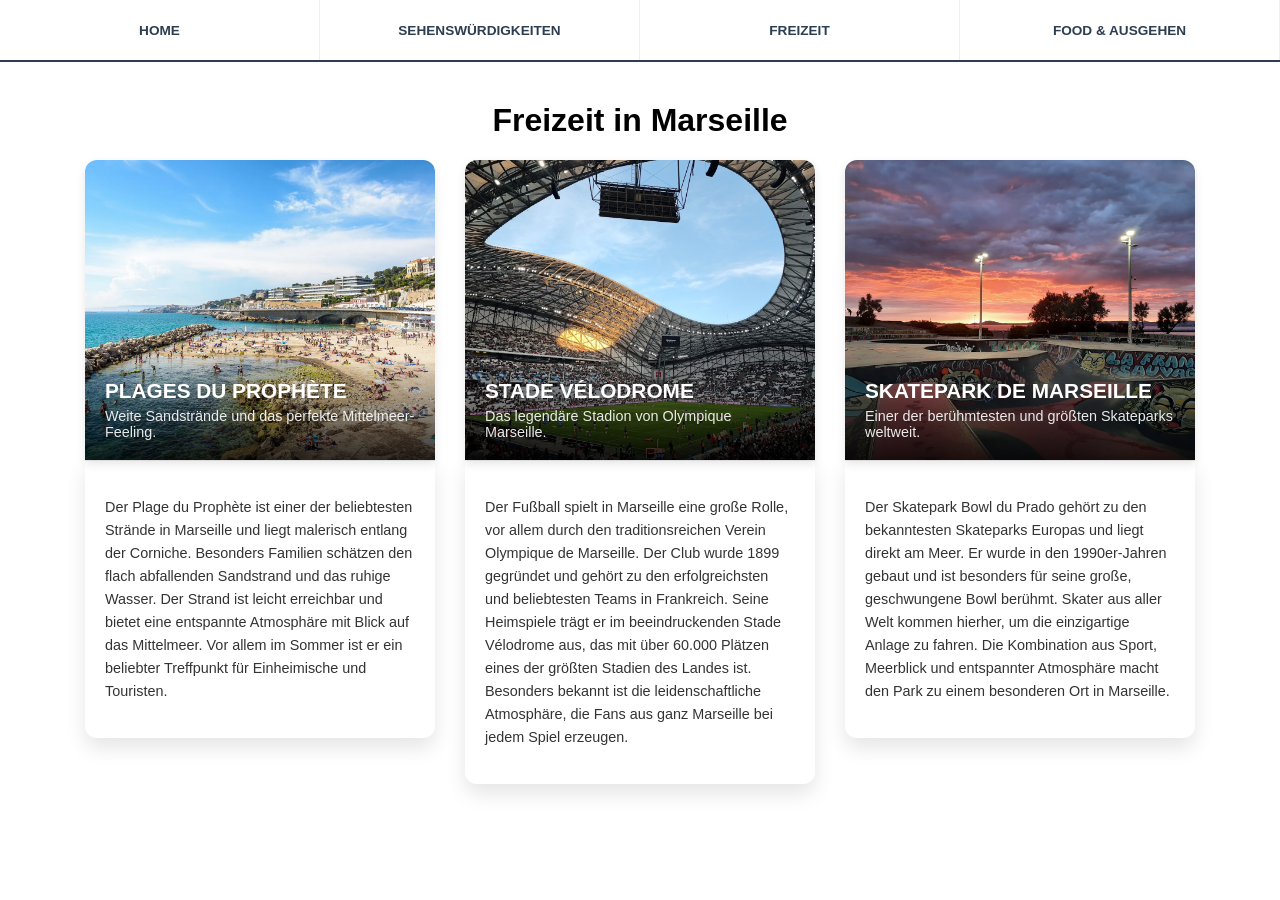
==== freizeit.html @ 7938f967 "Erster Upload meines Marseille Guides" ====
<!DOCTYPE html>
<html lang="de">
<head>
  <meta charset="UTF-8">
  <meta name="viewport" content="width=device-width, initial-scale=1.0">
  <title>Freizeit - Marseille Guide</title>
  <link rel="stylesheet" href="freizeit.css">
</head>
<body>

  <div class="sidebar">
    <a href="index.html">Home</a>
    <a href="sehenswuerdigkeiten.html">Sehenswürdigkeiten</a>
    <a href="freizeit.html" class="active">Freizeit</a>
    <a href="food.html">Food & Ausgehen</a>
  </div>

  <div class="content">
    <h1>Freizeit in Marseille</h1>
    
    <div class="grid-container">
      
      <div class="card-group">
        <div class="card">
          <img src="playa.webp" alt="Strand von Marseille">
          <div class="card-overlay">
            <strong>Plages du Prophète</strong>
            <p>Weite Sandstrände und das perfekte Mittelmeer-Feeling.</p>
          </div>
        </div>
        <div class="card-info">
          <p>Der Plage du Prophète ist einer der beliebtesten Strände in Marseille und liegt malerisch entlang der Corniche. Besonders Familien schätzen den flach abfallenden Sandstrand und das ruhige Wasser. Der Strand ist leicht erreichbar und bietet eine entspannte Atmosphäre mit Blick auf das Mittelmeer. Vor allem im Sommer ist er ein beliebter Treffpunkt für Einheimische und Touristen.</p>
        </div>
      </div>

      <div class="card-group">
        <div class="card">
          <img src="velodrome.jpg" alt="Stade Vélodrome">
          <div class="card-overlay">
            <strong>Stade Vélodrome</strong>
            <p>Das legendäre Stadion von Olympique Marseille.</p>
          </div>
        </div>
        <div class="card-info">
          <p>Der Fußball spielt in Marseille eine große Rolle, vor allem durch den traditionsreichen Verein Olympique de Marseille. Der Club wurde 1899 gegründet und gehört zu den erfolgreichsten und beliebtesten Teams in Frankreich. Seine Heimspiele trägt er im beeindruckenden Stade Vélodrome aus, das mit über 60.000 Plätzen eines der größten Stadien des Landes ist. Besonders bekannt ist die leidenschaftliche Atmosphäre, die Fans aus ganz Marseille bei jedem Spiel erzeugen.</p>
        </div>
      </div>

      <div class="card-group">
        <div class="card">
          <img src="skpark.jpg" alt="Skaterpark">
          <div class="card-overlay">
            <strong>Skatepark de Marseille</strong>
            <p>Einer der berühmtesten und größten Skateparks weltweit.</p>
          </div>
        </div>
        <div class="card-info">
          <p>Der Skatepark Bowl du Prado gehört zu den bekanntesten Skateparks Europas und liegt direkt am Meer. Er wurde in den 1990er-Jahren gebaut und ist besonders für seine große, geschwungene Bowl berühmt. Skater aus aller Welt kommen hierher, um die einzigartige Anlage zu fahren. Die Kombination aus Sport, Meerblick und entspannter Atmosphäre macht den Park zu einem besonderen Ort in Marseille.</p>
        </div>
      </div>

    </div> </div> <script src="script.js"></script>
</body>
</html>
---- freizeit.css ----
html, body {
  margin: 0;
  padding: 0;
  height: 100%;
  width: 100%;
  font-family: 'Montserrat', sans-serif;
}

/* 2. NAVIGATION (Sidebar oben) */
.sidebar {
  display: flex;
  width: 100%;
  height: 60px;
  background-color: white;
  border-bottom: 2px solid #2c3e50;
  position: sticky;
  top: 0;
  z-index: 1000;
}

.sidebar a {
  flex: 1;
  display: flex;
  align-items: center;
  justify-content: center;
  text-decoration: none;
  color: #2c3e50;
  font-weight: bold;
  text-transform: uppercase;
  font-size: 0.85rem;
  border-right: 1px solid #eee;
  transition: 0.3s;
}

.sidebar a:hover {
  background-color: #f1c40f;
  color: #2c3e50;
}

/* Zentrierung des Inhalts */
.content {
  max-width: 1200px; /* Begrenzt die Breite auf großen Bildschirmen */
  margin: 40px auto; /* Zentriert den gesamten Block horizontal */
  padding: 0 20px;   /* Abstand zum Rand bei kleinen Bildschirmen */
  text-align: center; /* Zentriert Überschriften */
}

/* Das Grid für die Boxen */
.grid-container {
  display: grid;
  /* Erstellt Spalten, die sich automatisch anpassen und zentrieren */
  grid-template-columns: repeat(auto-fit, minmax(300px, 350px)); 
  gap: 30px;
  justify-content: center; /* Zentriert die Boxen innerhalb des Grids */
}

/* Die einzelne Box */
.card {
  position: relative;
  border-radius: 12px;
  overflow: hidden;
  box-shadow: 0 10px 20px rgba(0,0,0,0.1);
  transition: transform 0.3s ease;
}

.card:hover {
  transform: translateY(-5px); /* Kleiner Effekt beim Drüberfahren */
}

.card img {
  width: 100%;
  height: 400px; /* Einheitliche Höhe für alle Bilder */
  object-fit: cover; /* Schneidet Bilder sauber zu, ohne sie zu quetschen */
  display: block;
}

/* Der Textbereich unten */
.card-overlay {
  position: absolute;
  bottom: 0;
  left: 0;
  right: 0;
  background: linear-gradient(transparent, rgba(0, 0, 0, 0.8)); /* Schönerer Verlauf */
  color: white;
  padding: 20px;
  text-align: left; /* Text in der Box linksbündig für bessere Lesbarkeit */
}

.card-overlay strong {
  display: block;
  font-size: 1.3rem;
  font-weight: 700;
  margin-bottom: 5px;
  text-transform: uppercase;
}

.card-overlay p {
  margin: 0;
  font-size: 0.9rem;
  font-weight: 400;
  opacity: 0.9;
}

/* Erlaubt es, Bild und Info-Box als eine Einheit zu stapeln */
.card-group {
  display: flex;
  flex-direction: column;
}

/* Die Bild-Box (oben) */
.card {
  position: relative;
  border-radius: 12px 12px 0 0; /* Rundung nur oben */
  overflow: hidden;
  box-shadow: 0 4px 10px rgba(0,0,0,0.1);
}

/* Die Info-Box (direkt darunter) */
.card-info {
  background-color: #fff;
  padding: 20px;
  border-radius: 0 0 12px 12px; /* Rundung nur unten */
  box-shadow: 0 10px 20px rgba(0,0,0,0.1);
  text-align: left;
  line-height: 1.6;
  color: #333;
  font-size: 0.9rem;
  border-top: 1px solid #eee; /* Trennlinie zum Bild */
}

/* Damit die Bilder alle gleich groß bleiben */
.card img {
  width: 100%;
  height: 300px;
  object-fit: cover;
  display: block;
}
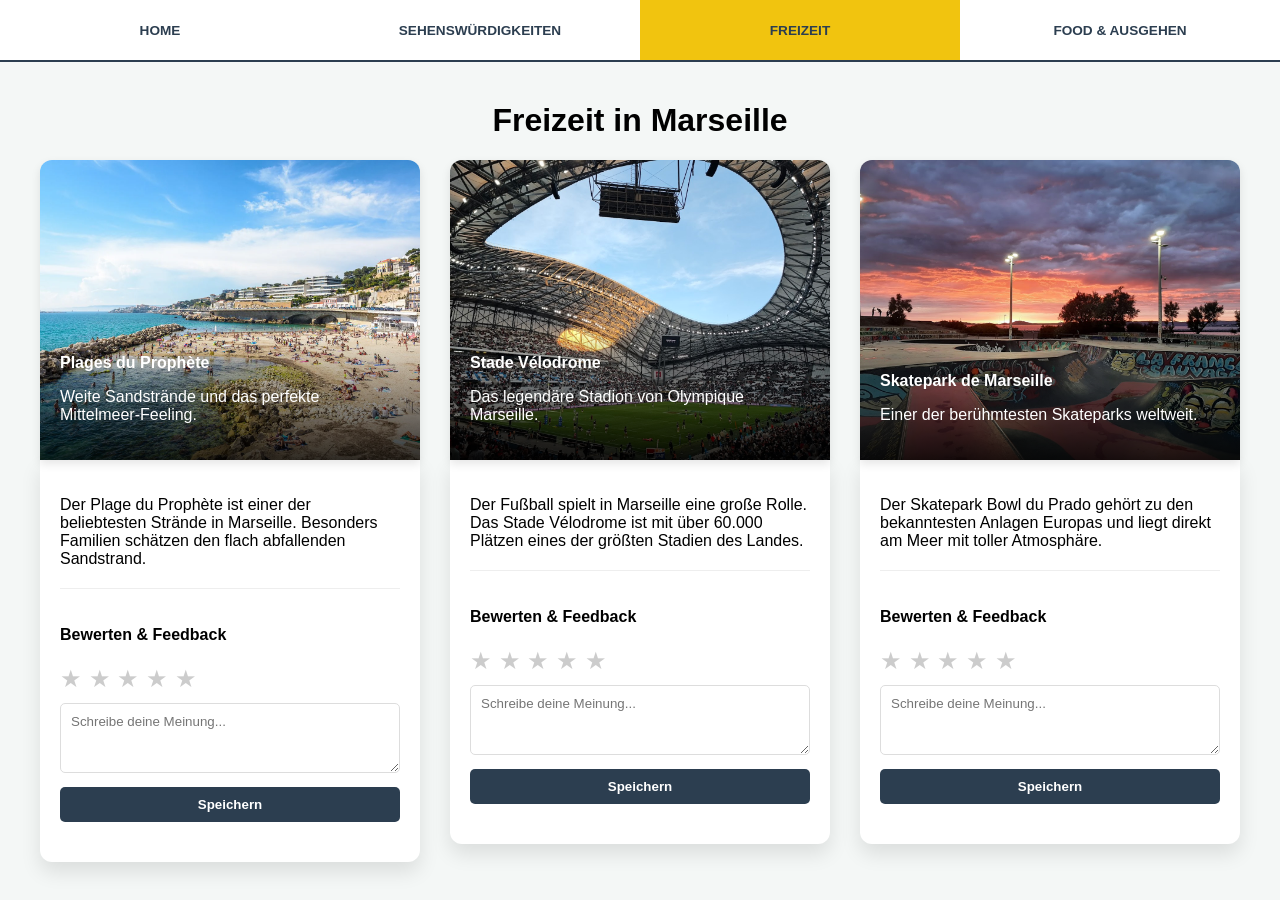
==== commit 9df5b486: "Hier kommt deine Nachricht rein" ====
--- a/freizeit.html
+++ b/freizeit.html
@@ -20,7 +20,7 @@
     
     <div class="grid-container">
       
-      <div class="card-group">
+      <div class="card-group" data-id="prophete">
         <div class="card">
           <img src="playa.webp" alt="Strand von Marseille">
           <div class="card-overlay">
@@ -29,11 +29,25 @@
           </div>
         </div>
         <div class="card-info">
-          <p>Der Plage du Prophète ist einer der beliebtesten Strände in Marseille und liegt malerisch entlang der Corniche. Besonders Familien schätzen den flach abfallenden Sandstrand und das ruhige Wasser. Der Strand ist leicht erreichbar und bietet eine entspannte Atmosphäre mit Blick auf das Mittelmeer. Vor allem im Sommer ist er ein beliebter Treffpunkt für Einheimische und Touristen.</p>
+          <p>Der Plage du Prophète ist einer der beliebtesten Strände in Marseille. Besonders Familien schätzen den flach abfallenden Sandstrand.</p>
+          
+          <div class="rating-box">
+            <h4>Bewerten & Feedback</h4>
+            <div class="stars" data-rating="0">
+              <span class="star" data-value="1">★</span>
+              <span class="star" data-value="2">★</span>
+              <span class="star" data-value="3">★</span>
+              <span class="star" data-value="4">★</span>
+              <span class="star" data-value="5">★</span>
+            </div>
+            <textarea placeholder="Schreibe deine Meinung..."></textarea>
+            <button class="save-btn">Speichern</button>
+            <div class="feedback-display"></div>
+          </div>
         </div>
       </div>
 
-      <div class="card-group">
+      <div class="card-group" data-id="velodrome">
         <div class="card">
           <img src="velodrome.jpg" alt="Stade Vélodrome">
           <div class="card-overlay">
@@ -42,23 +56,54 @@
           </div>
         </div>
         <div class="card-info">
-          <p>Der Fußball spielt in Marseille eine große Rolle, vor allem durch den traditionsreichen Verein Olympique de Marseille. Der Club wurde 1899 gegründet und gehört zu den erfolgreichsten und beliebtesten Teams in Frankreich. Seine Heimspiele trägt er im beeindruckenden Stade Vélodrome aus, das mit über 60.000 Plätzen eines der größten Stadien des Landes ist. Besonders bekannt ist die leidenschaftliche Atmosphäre, die Fans aus ganz Marseille bei jedem Spiel erzeugen.</p>
+          <p>Der Fußball spielt in Marseille eine große Rolle. Das Stade Vélodrome ist mit über 60.000 Plätzen eines der größten Stadien des Landes.</p>
+          
+          <div class="rating-box">
+            <h4>Bewerten & Feedback</h4>
+            <div class="stars" data-rating="0">
+              <span class="star" data-value="1">★</span>
+              <span class="star" data-value="2">★</span>
+              <span class="star" data-value="3">★</span>
+              <span class="star" data-value="4">★</span>
+              <span class="star" data-value="5">★</span>
+            </div>
+            <textarea placeholder="Schreibe deine Meinung..."></textarea>
+            <button class="save-btn">Speichern</button>
+            <div class="feedback-display"></div>
+          </div>
         </div>
       </div>
 
-      <div class="card-group">
+      <div class="card-group" data-id="skatepark">
         <div class="card">
           <img src="skpark.jpg" alt="Skaterpark">
           <div class="card-overlay">
             <strong>Skatepark de Marseille</strong>
-            <p>Einer der berühmtesten und größten Skateparks weltweit.</p>
+            <p>Einer der berühmtesten Skateparks weltweit.</p>
           </div>
         </div>
         <div class="card-info">
-          <p>Der Skatepark Bowl du Prado gehört zu den bekanntesten Skateparks Europas und liegt direkt am Meer. Er wurde in den 1990er-Jahren gebaut und ist besonders für seine große, geschwungene Bowl berühmt. Skater aus aller Welt kommen hierher, um die einzigartige Anlage zu fahren. Die Kombination aus Sport, Meerblick und entspannter Atmosphäre macht den Park zu einem besonderen Ort in Marseille.</p>
+          <p>Der Skatepark Bowl du Prado gehört zu den bekanntesten Anlagen Europas und liegt direkt am Meer mit toller Atmosphäre.</p>
+          
+          <div class="rating-box">
+            <h4>Bewerten & Feedback</h4>
+            <div class="stars" data-rating="0">
+              <span class="star" data-value="1">★</span>
+              <span class="star" data-value="2">★</span>
+              <span class="star" data-value="3">★</span>
+              <span class="star" data-value="4">★</span>
+              <span class="star" data-value="5">★</span>
+            </div>
+            <textarea placeholder="Schreibe deine Meinung..."></textarea>
+            <button class="save-btn">Speichern</button>
+            <div class="feedback-display"></div>
+          </div>
         </div>
       </div>
 
-    </div> </div> <script src="script.js"></script>
+    </div> 
+  </div> 
+
+  <script src="script.js"></script>
 </body>
 </html>
--- a/freizeit.css
+++ b/freizeit.css
@@ -1,13 +1,12 @@
-
 html, body {
   margin: 0;
   padding: 0;
   height: 100%;
   width: 100%;
   font-family: 'Montserrat', sans-serif;
+  background-color: #f4f7f6;
 }
 
-/* 2. NAVIGATION (Sidebar oben) */
 .sidebar {
   display: flex;
   width: 100%;
@@ -29,110 +28,125 @@
   font-weight: bold;
   text-transform: uppercase;
   font-size: 0.85rem;
-  border-right: 1px solid #eee;
   transition: 0.3s;
 }
 
-.sidebar a:hover {
+.sidebar a.active, .sidebar a:hover {
   background-color: #f1c40f;
-  color: #2c3e50;
 }
 
-/* Zentrierung des Inhalts */
 .content {
-  max-width: 1200px; /* Begrenzt die Breite auf großen Bildschirmen */
-  margin: 40px auto; /* Zentriert den gesamten Block horizontal */
-  padding: 0 20px;   /* Abstand zum Rand bei kleinen Bildschirmen */
-  text-align: center; /* Zentriert Überschriften */
+  max-width: 1200px;
+  margin: 40px auto;
+  padding: 0 20px;
+  text-align: center;
 }
 
-/* Das Grid für die Boxen */
 .grid-container {
   display: grid;
-  /* Erstellt Spalten, die sich automatisch anpassen und zentrieren */
-  grid-template-columns: repeat(auto-fit, minmax(300px, 350px)); 
+  grid-template-columns: repeat(auto-fit, minmax(320px, 1fr)); 
   gap: 30px;
-  justify-content: center; /* Zentriert die Boxen innerhalb des Grids */
+  justify-content: center;
 }
 
-/* Die einzelne Box */
+.card-group {
+  display: flex;
+  flex-direction: column;
+}
+
 .card {
   position: relative;
-  border-radius: 12px;
+  border-radius: 12px 12px 0 0;
   overflow: hidden;
-  box-shadow: 0 10px 20px rgba(0,0,0,0.1);
-  transition: transform 0.3s ease;
-}
-
-.card:hover {
-  transform: translateY(-5px); /* Kleiner Effekt beim Drüberfahren */
+  box-shadow: 0 4px 10px rgba(0,0,0,0.1);
 }
 
 .card img {
   width: 100%;
-  height: 400px; /* Einheitliche Höhe für alle Bilder */
-  object-fit: cover; /* Schneidet Bilder sauber zu, ohne sie zu quetschen */
+  height: 300px;
+  object-fit: cover;
   display: block;
 }
 
-/* Der Textbereich unten */
 .card-overlay {
   position: absolute;
   bottom: 0;
   left: 0;
   right: 0;
-  background: linear-gradient(transparent, rgba(0, 0, 0, 0.8)); /* Schönerer Verlauf */
+  background: linear-gradient(transparent, rgba(0, 0, 0, 0.8));
   color: white;
   padding: 20px;
-  text-align: left; /* Text in der Box linksbündig für bessere Lesbarkeit */
+  text-align: left;
 }
 
-.card-overlay strong {
-  display: block;
-  font-size: 1.3rem;
-  font-weight: 700;
-  margin-bottom: 5px;
-  text-transform: uppercase;
-}
-
-.card-overlay p {
-  margin: 0;
-  font-size: 0.9rem;
-  font-weight: 400;
-  opacity: 0.9;
-}
-
-/* Erlaubt es, Bild und Info-Box als eine Einheit zu stapeln */
-.card-group {
-  display: flex;
-  flex-direction: column;
-}
-
-/* Die Bild-Box (oben) */
-.card {
-  position: relative;
-  border-radius: 12px 12px 0 0; /* Rundung nur oben */
-  overflow: hidden;
-  box-shadow: 0 4px 10px rgba(0,0,0,0.1);
-}
-
-/* Die Info-Box (direkt darunter) */
 .card-info {
   background-color: #fff;
   padding: 20px;
-  border-radius: 0 0 12px 12px; /* Rundung nur unten */
+  border-radius: 0 0 12px 12px;
   box-shadow: 0 10px 20px rgba(0,0,0,0.1);
   text-align: left;
-  line-height: 1.6;
-  color: #333;
-  font-size: 0.9rem;
-  border-top: 1px solid #eee; /* Trennlinie zum Bild */
 }
 
-/* Damit die Bilder alle gleich groß bleiben */
-.card img {
+/* --- RATING & FEEDBACK STYLE --- */
+
+.rating-box {
+  margin-top: 20px;
+  border-top: 1px solid #eee;
+  padding-top: 15px;
+}
+
+.stars {
+  font-size: 1.5rem;
+  color: #ccc;
+  cursor: pointer;
+  margin-bottom: 10px;
+}
+
+.star.active {
+  color: #f1c40f;
+}
+
+textarea {
   width: 100%;
-  height: 300px;
-  object-fit: cover;
+  height: 70px;
+  padding: 10px;
+  border: 1px solid #ddd;
+  border-radius: 5px;
+  margin-bottom: 10px;
+  box-sizing: border-box;
+  font-family: inherit;
+}
+
+.save-btn {
+  background: #2c3e50;
+  color: white;
+  border: none;
+  padding: 10px 20px;
+  border-radius: 5px;
+  cursor: pointer;
+  width: 100%;
+  font-weight: bold;
+}
+
+.save-btn:hover {
+  background: #f1c40f;
+  color: #2c3e50;
+}
+
+.feedback-display {
+  margin-top: 20px;
+}
+
+.feedback-item {
+  background: #f9f9f9;
+  padding: 10px;
+  border-radius: 5px;
+  border-left: 5px solid #f1c40f;
+  margin-bottom: 10px;
+  font-size: 0.85rem;
+}
+
+.feedback-item strong {
+  color: #f1c40f;
   display: block;
 }
